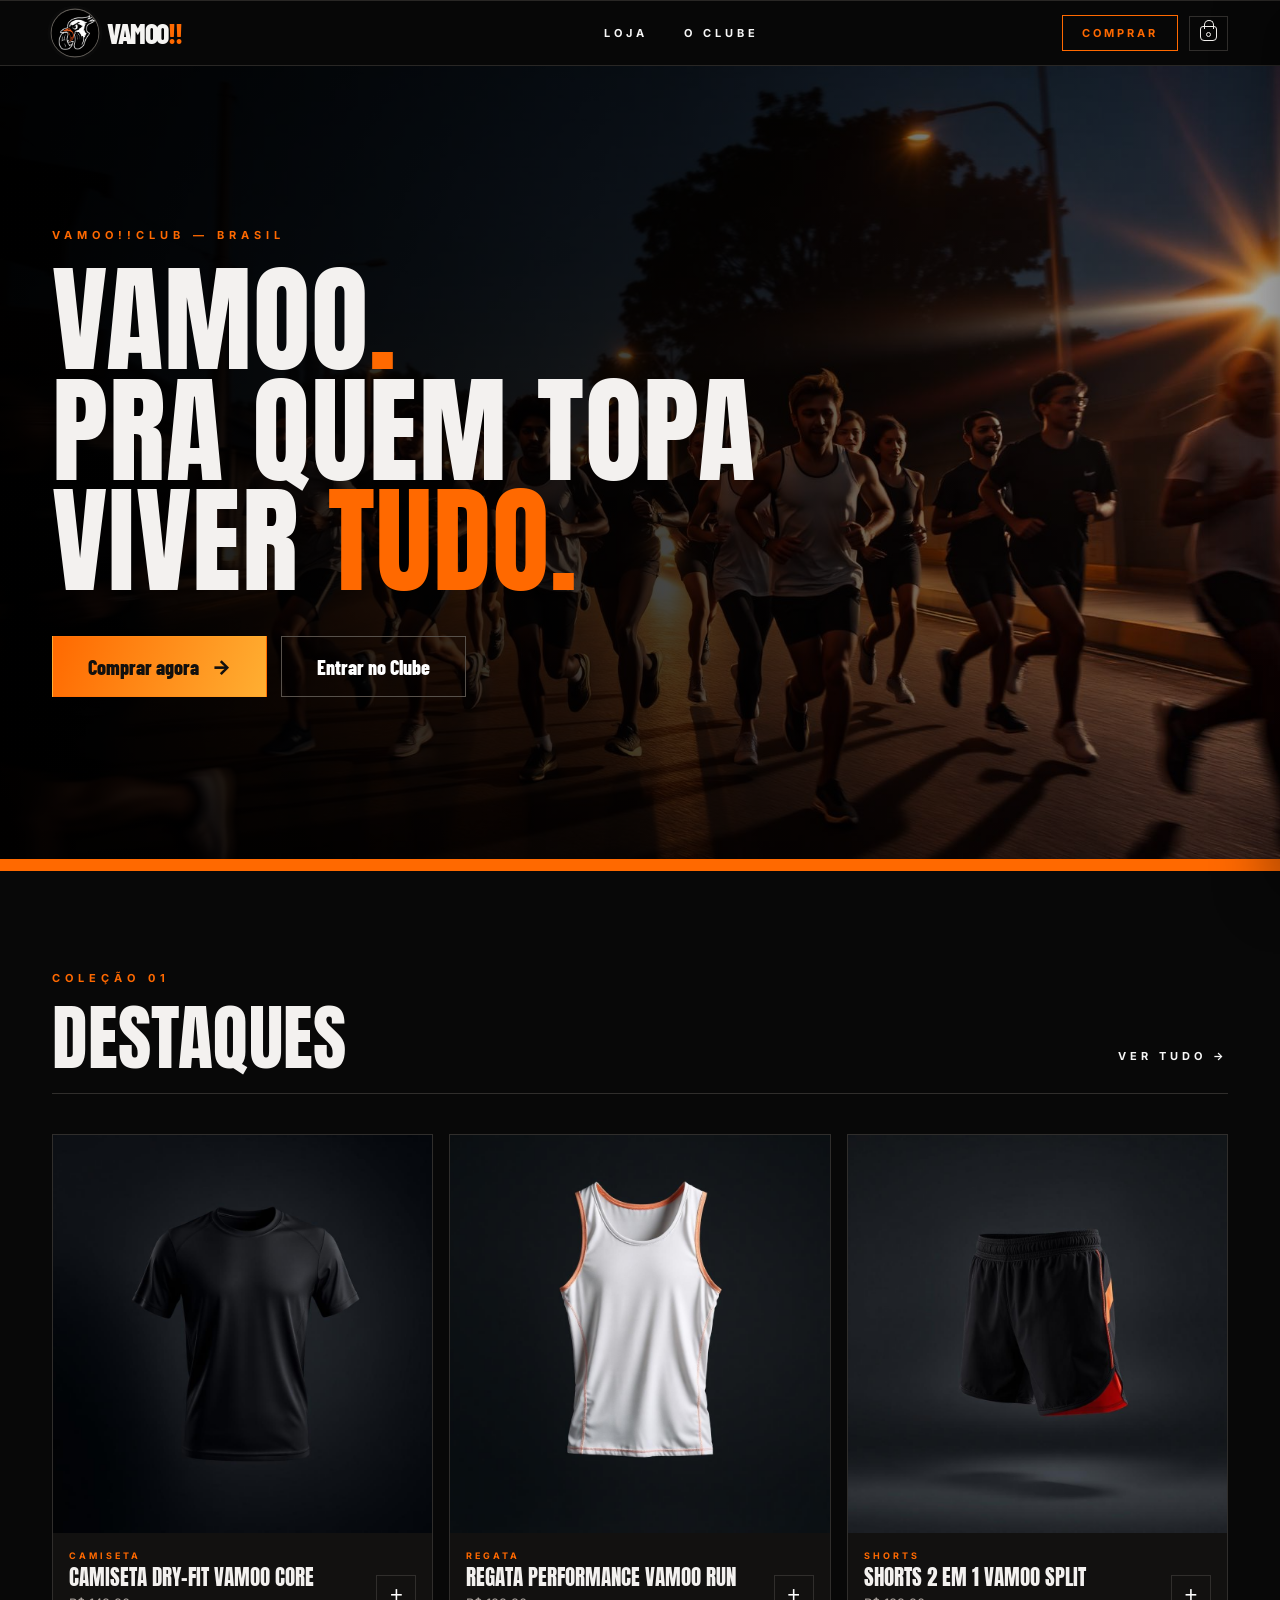
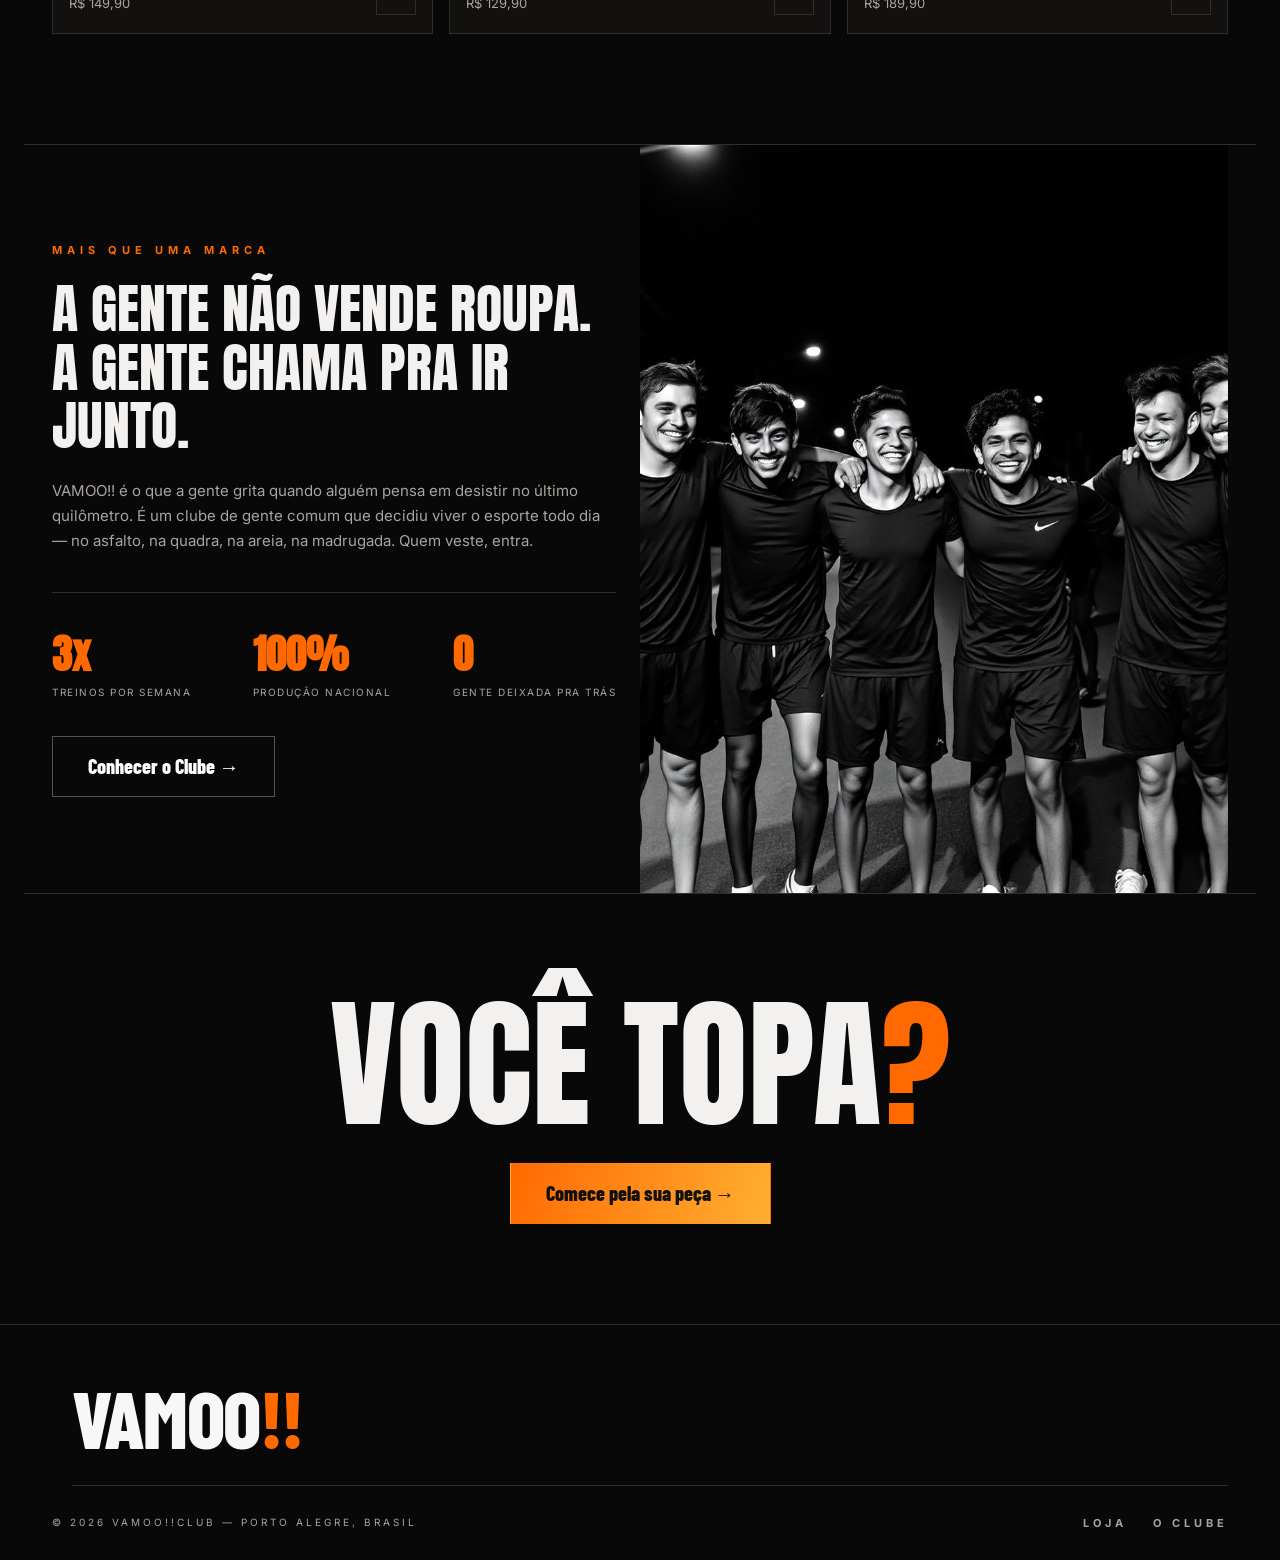
==== index.html @ 52fab4db "Initial VAMOO store site" ====
<!doctype html>
<html lang="pt-BR">
<head>
  <meta charset="UTF-8" />
  <meta name="viewport" content="width=device-width, initial-scale=1.0" />
  <title>VAMOO!! — Pra quem topa viver tudo</title>
  <link rel="stylesheet" href="styles.css" />
</head>
<body>
  <header class="site-header"><a class="brand logo" href="index.html"><img src="assets/products/logo_vamo.webp" alt="" /><span class="logo-label">VAMOO<span>!!</span></span></a><nav><a href="loja.html">LOJA</a><a href="clube.html">O CLUBE</a></nav><div class="header-actions"><a class="buy-link" href="loja.html">COMPRAR</a><button class="bag-button" aria-label="Abrir sacola"><span class="bag-icon"></span><b class="cart-count">0</b></button></div></header>
  <main>
    <section class="hero"><div class="hero-copy"><p class="eyebrow">VAMOO!!CLUB — BRASIL</p><h1>VAMOO<span>.</span><br> PRA QUEM TOPA<br> VIVER <em>TUDO.</em></h1><div class="button-row"><a class="button solid" href="loja.html">Comprar agora <i>→</i></a><a class="button ghost" href="clube.html">Entrar no Clube</a></div></div></section>
    <section class="products-preview container"><div class="section-heading"><div><p class="eyebrow">COLEÇÃO 01</p><h2>DESTAQUES</h2></div><a href="loja.html">VER TUDO →</a></div><div class="product-grid featured-products"></div></section>
    <section class="club-teaser container"><div><p class="eyebrow">MAIS QUE UMA MARCA</p><h2>A GENTE NÃO VENDE ROUPA.<br>A GENTE CHAMA PRA IR<br>JUNTO.</h2><p>VAMOO!! é o que a gente grita quando alguém pensa em desistir no último quilômetro. É um clube de gente comum que decidiu viver o esporte todo dia — no asfalto, na quadra, na areia, na madrugada. Quem veste, entra.</p><div class="stats"><strong>3x<small>TREINOS POR SEMANA</small></strong><strong>100%<small>PRODUÇÃO NACIONAL</small></strong><strong>0<small>GENTE DEIXADA PRA TRÁS</small></strong></div><a class="button outline" href="clube.html">Conhecer o Clube →</a></div><div class="club-photo"></div></section>
    <section class="cta"><h2>VOCÊ TOPA<span>?</span></h2><a class="button solid" href="loja.html">Comece pela sua peça →</a></section>
  </main>
  <footer class="container"><a class="brand" href="index.html">VAMOO<span>!!</span></a><div>© 2026 VAMOO!!CLUB — PORTO ALEGRE, BRASIL</div><div><a href="loja.html">LOJA</a> <a href="clube.html">O CLUBE</a></div></footer>
  <div class="drawer-backdrop"></div><aside class="cart-drawer"><button class="close-drawer">×</button><h2>SUA SACOLA</h2><p class="cart-subtitle">Sua sacola está vazia.</p><div class="cart-items"></div><div class="cart-footer"><div class="subtotal"><span>SUBTOTAL</span><strong>R$ 0,00</strong></div><p>Frete e impostos calculados no checkout seguro.</p><button class="button solid checkout-button">Finalizar compra ↗</button></div></aside>
  <dialog class="pix-dialog"><button class="close-pix">×</button><div class="pix-content"><p class="eyebrow">PAGAMENTO SEGURO</p><h2>PAGUE COM PIX</h2><p>Escaneie o QR Code no aplicativo do seu banco.</p><img class="pix-qr" alt="QR Code PIX" /><button class="copy-pix">Copiar código PIX</button><small class="pix-status"></small></div></dialog>
  <script src="app.js"></script>
</body></html>
---- styles.css ----
@import url('https://fonts.googleapis.com/css2?family=Anton&family=Barlow+Condensed:wght@500;600;700;800&family=Inter:wght@400;500;600;700&display=swap');
:root{--orange:#ff6900;--paper:#f3f1ef;--black:#080808;--panel:#121110;--line:#302e2c;--muted:#aaa39e}*{box-sizing:border-box}html{scroll-behavior:smooth}body{margin:0;background:var(--black);color:var(--paper);font-family:Inter,Arial,sans-serif}.container{max-width:1232px;margin-inline:auto;padding-inline:28px}.site-header{height:66px;border-block:1px solid #292725;display:flex;align-items:center;justify-content:space-between;padding:0 max(28px,calc((100vw - 1232px)/2 + 28px));position:sticky;top:0;background:rgba(8,8,8,.95);backdrop-filter:blur(10px);z-index:10}.brand{font-family:'Barlow Condensed',sans-serif;font-size:27px;font-weight:800;text-decoration:none;color:#f7f7f7;letter-spacing:-1.5px;white-space:nowrap}.brand span{color:var(--orange)}.brand-mark{font-family:Anton;font-size:20px;border:1px solid #fff;border-radius:50%;padding:1px 5px;margin-right:4px;color:#fff!important}nav{display:flex;gap:36px;margin-left:120px}nav a,footer a,.section-heading>a{font-size:11px;letter-spacing:4px;font-weight:700;color:#f7f7f7;text-decoration:none}nav a.active,nav a:hover{color:var(--orange)}.header-actions{display:flex;gap:11px;align-items:center}.buy-link{border:1px solid var(--orange);padding:10px 19px;color:var(--orange);font-size:11px;letter-spacing:3px;font-weight:700;text-decoration:none}.bag-button{width:39px;height:35px;background:transparent;border:1px solid var(--line);color:#fff;position:relative;cursor:pointer}.bag-icon{display:block;width:14px;height:13px;border:1.6px solid #ddd;border-radius:2px;margin:auto;position:relative}.bag-icon:before{content:'';position:absolute;left:3px;top:-6px;width:6px;height:6px;border:1.5px solid #ddd;border-bottom:0;border-radius:5px 5px 0 0}.cart-count{position:absolute;background:var(--orange);color:#111;right:-8px;top:-12px;min-width:18px;padding:2px;font-size:11px}.cart-count[hidden]{display:none}.hero{min-height:805px;background:linear-gradient(90deg,rgba(0,0,0,.91) 0%,rgba(0,0,0,.68) 55%,rgba(0,0,0,.35)),radial-gradient(circle at 88% 25%,#74320c 0,transparent 20%),linear-gradient(120deg,#06101a,#111 47%,#4a1d0a);border-bottom:12px solid var(--orange);display:flex;align-items:center}.hero-copy{width:min(1232px,100%);margin:auto;padding:90px 28px}.eyebrow{color:var(--orange);font-size:11px;letter-spacing:5px;font-weight:700;margin:0 0 22px}.hero h1,h1,h2,h3{font-family:Anton,'Arial Narrow',sans-serif;font-weight:400;margin:0}.hero h1{font-size:clamp(67px,9.2vw,138px);line-height:.94;letter-spacing:1px}.hero h1 span,h1 span,h2 span,em{font-style:normal;color:var(--orange)}.button-row{display:flex;gap:14px;margin-top:40px}.button{display:inline-flex;align-items:center;justify-content:center;gap:13px;min-height:61px;padding:15px 35px;font-family:'Barlow Condensed';font-size:20px;font-weight:800;text-decoration:none;border:1px solid transparent;cursor:pointer}.button i{font-family:Inter;font-style:normal}.solid{background:linear-gradient(110deg,#ff6900,#ffaf32);color:#12100e}.ghost,.outline{border-color:#57514b;color:#fff;background:transparent}.products-preview{padding-top:100px;padding-bottom:110px}.section-heading{display:flex;justify-content:space-between;align-items:end;border-bottom:1px solid var(--line);padding-bottom:25px;margin-bottom:40px}.section-heading h2{font-size:72px;line-height:.85}.section-heading>a{padding-bottom:5px}.product-grid{display:grid;grid-template-columns:repeat(3,1fr);gap:16px}.product-card{border:1px solid var(--line);background:var(--panel);position:relative}.product-card:hover{border-color:var(--orange)}.product-image{height:398px;background:radial-gradient(ellipse at 50% 47%,#27303a,#12171e 48%,#0a0d12 100%);display:flex;align-items:center;justify-content:center;overflow:hidden}.product-image>span,.club-photo span,.club-banner span{color:#7d7a78;font-size:10px;text-align:center;line-height:1.7;letter-spacing:2px}.product-image img{width:100%;height:100%;object-fit:cover}.product-info{padding:17px 16px 18px;position:relative;min-height:100px}.product-info .eyebrow{font-size:9px;margin-bottom:6px;letter-spacing:3px}.product-info h3,.cart-item h3{font-size:21px;line-height:1}.product-info>p:last-of-type{color:var(--muted);font-size:13px;margin:7px 0 0}.add-product{position:absolute;right:16px;bottom:18px;width:40px;height:40px;border:1px solid var(--line);background:transparent;color:#fff;font-size:22px;cursor:pointer}.club-teaser{display:grid;grid-template-columns:1fr 1fr;border-top:1px solid var(--line);border-bottom:1px solid var(--line);padding-block:0}.club-teaser>div:first-child{padding:98px 24px 96px 0}.club-teaser h2,.club-intro h1{font-size:54px;line-height:1.08}.club-teaser>div:first-child>p:not(.eyebrow),.club-intro>p,.club-call p{max-width:600px;line-height:1.65;color:var(--muted);font-size:15px;margin:25px 0 39px}.stats{border-top:1px solid var(--line);display:flex;justify-content:space-between;padding:31px 0 38px}.stats strong{font-family:Anton;color:var(--orange);font-size:40px}.stats small{font:10px Inter;display:block;color:var(--muted);letter-spacing:1.5px;margin-top:2px}.club-photo{min-height:630px;background:linear-gradient(110deg,#030303,#151515 45%,#050505);display:flex;align-items:center;justify-content:center}.cta{text-align:center;padding:100px 25px;border-bottom:1px solid var(--line)}.cta h2{font-size:clamp(76px,11vw,152px);line-height:1;margin-bottom:28px}footer{min-height:235px;padding-block:52px 30px;display:flex;flex-wrap:wrap;align-content:space-between;justify-content:space-between;color:var(--muted);font-size:10px;letter-spacing:3px}footer .brand{width:100%;font-size:80px;line-height:1;border-bottom:1px solid var(--line);padding-bottom:28px}footer a{color:var(--muted);margin-left:20px}
.shop-page{padding-top:62px;min-height:80vh}.shop-page h1{font-size:112px;line-height:.9}.shop-intro{max-width:570px;color:var(--muted);font-size:15px;line-height:1.65;margin:22px 0 32px}.shop-page hr{border:0;border-top:1px solid var(--line);margin:0 0 40px}.all-products{padding-bottom:90px}.club-intro{padding-top:65px;padding-bottom:65px;min-height:580px}.club-intro h1{font-size:clamp(50px,7vw,98px)}.club-intro>p{max-width:680px}.club-banner{height:320px;display:flex;align-items:center;justify-content:center;background:linear-gradient(90deg,#0e0e0e,#242424,#080808)}.rituals{padding-top:75px;padding-bottom:64px}.rituals h2{font-size:53px;margin-bottom:36px}.ritual-grid{display:grid;grid-template-columns:repeat(3,1fr);gap:16px}.ritual-grid article{border:1px solid var(--line);background:var(--panel);padding:32px;min-height:192px}.ritual-grid .eyebrow{margin-bottom:18px}.ritual-grid h3{font-size:29px}.ritual-grid article>p:last-child{color:var(--muted);font-size:13px;line-height:1.6}.club-call{border:1px solid var(--orange);padding:60px 64px;margin-bottom:70px}.club-call h2{font-size:74px}.club-call p{margin-bottom:30px}
.drawer-backdrop{position:fixed;inset:0;background:rgba(0,0,0,.62);z-index:20;opacity:0;visibility:hidden;transition:.25s}.drawer-backdrop.open{opacity:1;visibility:visible}.cart-drawer{position:fixed;right:0;top:0;z-index:21;width:min(520px,100vw);height:100dvh;padding:32px 40px;background:#151311;border-left:1px solid #4b4641;transform:translateX(101%);transition:.3s;display:flex;flex-direction:column}.cart-drawer.open{transform:none}.close-drawer,.close-pix{position:absolute;right:16px;top:14px;border:1px solid var(--orange);background:transparent;color:#ddd;width:24px;height:24px;font-size:21px;line-height:15px;cursor:pointer}.cart-drawer h2,.pix-content h2{font-size:37px}.cart-subtitle{color:var(--muted);font-size:13px;margin-top:5px}.cart-items{margin:18px 0;overflow:auto}.cart-item{display:grid;grid-template-columns:80px 1fr 22px;gap:16px;border:1px solid var(--line);padding:12px;margin-bottom:12px}.cart-thumb{width:80px;height:80px;background:#1d2228}.cart-thumb img{width:100%;height:100%;object-fit:cover}.cart-item h3{font-size:19px}.cart-item p{font-size:14px;font-weight:700}.remove-item{background:none;border:0;color:#aaa;font-size:20px;cursor:pointer}.quantity{display:flex;border:1px solid var(--line);width:90px;justify-content:space-between}.quantity button{background:none;border:0;color:#fff;font-size:16px;cursor:pointer}.quantity span{font-size:12px;padding:4px}.cart-footer{margin-top:auto;border-top:1px solid var(--line);padding-top:24px}.subtotal{display:flex;justify-content:space-between;align-items:center}.subtotal span{font-size:10px;letter-spacing:4px;color:var(--muted)}.subtotal strong{font-family:Anton;font-size:30px}.cart-footer p{font-size:11px;color:var(--muted);margin:20px 0}.checkout-button{width:100%;border:0}.checkout-button:disabled{opacity:.45;cursor:not-allowed}.pix-dialog{width:min(430px,calc(100vw - 32px));background:#151311;color:#fff;border:1px solid var(--orange);padding:45px 32px 32px;text-align:center}.pix-dialog::backdrop{background:rgba(0,0,0,.75)}.pix-content h2{margin-bottom:10px}.pix-content>p:not(.eyebrow){color:var(--muted);font-size:13px}.pix-qr{width:220px;height:220px;background:#fff;margin:20px auto;display:block}.copy-pix{display:block;margin:auto;background:transparent;border:1px solid var(--orange);color:var(--orange);padding:11px 16px;cursor:pointer;font:700 12px Inter}.pix-status{display:block;color:var(--muted);margin-top:15px;min-height:15px}
@media(max-width:700px){.site-header{padding:0 17px;height:60px}.brand{font-size:23px}.brand-mark{display:none}nav{gap:14px;margin-left:0}nav a{font-size:9px;letter-spacing:2px}.buy-link{display:none}.hero{min-height:680px}.hero-copy{padding:60px 22px}.hero h1{font-size:17vw}.button{min-height:52px;padding:13px 19px;font-size:18px}.products-preview{padding:65px 18px}.container{padding-inline:18px}.section-heading h2{font-size:53px}.product-grid{grid-template-columns:1fr;gap:13px}.product-image{height:min(100vw - 38px,390px)}.club-teaser{grid-template-columns:1fr}.club-teaser>div:first-child{padding:65px 0}.club-teaser h2{font-size:42px}.club-photo{min-height:290px}.stats{gap:12px}.stats strong{font-size:32px}.stats small{font-size:8px}.cta{padding-block:75px}.cta h2{font-size:22vw}.shop-page{padding-top:50px}.shop-page h1{font-size:88px}.club-intro{padding-top:55px;min-height:auto}.club-intro h1{font-size:15vw}.club-banner{height:210px}.rituals{padding-top:55px}.rituals h2{font-size:42px}.ritual-grid{grid-template-columns:1fr}.club-call{padding:38px 27px;margin-bottom:45px}.club-call h2{font-size:52px}footer{min-height:190px;padding-inline:18px;gap:15px}footer .brand{font-size:53px}.cart-drawer{padding:28px 25px}.cart-item{grid-template-columns:64px 1fr 18px;gap:10px}.cart-thumb{width:64px;height:64px}}

/* Fotos reais da coleção e identidade visual */
.logo{display:flex;width:auto;height:46px;align-items:center;gap:9px}.logo img{width:46px;height:46px;max-width:none;object-fit:cover;transform:scale(1.06);border:1px solid #5b5752;border-radius:50%;background:#000;box-shadow:0 0 0 3px #0a0a0a}.logo .logo-label{color:#f5f4f2;font-family:'Barlow Condensed',sans-serif;font-size:28px;font-weight:800;letter-spacing:-1.4px}.logo .logo-label span{color:var(--orange)}.hero{background:linear-gradient(90deg,rgba(0,0,0,.94) 0%,rgba(0,0,0,.72) 53%,rgba(0,0,0,.25)),url('assets/products/corredores.jpg') center/cover}.club-photo{background:url('assets/products/amigos.jpg') center/cover}.club-banner{background:url('assets/products/amigos.jpg') center 43%/cover}

.product-detail{min-height:calc(100vh - 66px);padding-top:42px;padding-bottom:220px}.back-link{color:var(--muted);font-size:11px;letter-spacing:4px;text-decoration:none}.product-detail-grid{display:grid;grid-template-columns:minmax(420px,1fr) 1fr;gap:40px;margin-top:38px}.detail-image{border:1px solid var(--line);background:#111820;aspect-ratio:1/1;max-height:600px}.detail-image img{width:100%;height:100%;object-fit:cover}.detail-copy{padding-top:17px}.detail-copy h1{font-size:clamp(45px,4.7vw,73px);line-height:.93;max-width:630px}.detail-price{display:block;font:400 34px Anton;margin:24px 0}.detail-description{max-width:590px;color:var(--muted);font-size:14px;line-height:1.8;margin:0 0 35px}.size-wrap>span{display:block;color:var(--muted);font-size:10px;letter-spacing:4px;margin-bottom:12px}.sizes{display:flex;gap:8px;margin-bottom:31px}.sizes button{width:57px;height:47px;border:1px solid var(--line);background:transparent;color:#fff;cursor:pointer}.sizes button.selected{background:var(--orange);border-color:var(--orange);color:#111}.detail-add{width:100%;border:0;font-size:26px}.product-benefits{border-top:1px solid var(--line);padding:22px 0 0;margin:31px 0 0;list-style:none;color:var(--muted);font-size:13px;line-height:2.5}.product-benefits li::first-letter{color:var(--orange)}
@media(max-width:850px){.product-detail{padding-bottom:90px}.product-detail-grid{grid-template-columns:1fr;gap:25px}.detail-image{max-width:680px}.detail-copy{padding-top:0;max-width:680px}.detail-description{font-size:15px}.product-detail footer{margin-top:0}}
@media(max-width:500px){.product-detail{padding-top:28px;padding-bottom:65px}.product-detail-grid{margin-top:25px;gap:22px}.detail-copy h1{font-size:48px}.detail-price{font-size:30px;margin:18px 0}.detail-description{line-height:1.65;margin-bottom:28px}.detail-add{font-size:22px}.product-benefits{font-size:12px}.sizes button{width:53px;height:45px}}

/* Interações da vitrine */
.product-card{transition:border-color .24s ease}.product-image img{transition:transform .42s cubic-bezier(.2,.75,.25,1)}.add-product{transition:background .18s ease,color .18s ease,border-color .18s ease,box-shadow .18s ease,transform .18s ease}.product-card:hover,.product-card:focus-within{border-color:var(--orange)}.product-card:hover .product-image img,.product-card:focus-within .product-image img{transform:scale(1.055)}.add-product:hover,.add-product:focus-visible{border-color:var(--orange);background:var(--orange);color:#111;transform:scale(1.09);box-shadow:0 0 18px rgba(255,105,0,.3)}

/* Sacola */
.cart-drawer{padding:25px 38px 34px;background:#12110f;border-left-color:#49433e;box-shadow:-20px 0 50px rgba(0,0,0,.32)}.cart-drawer h2{font-size:40px;letter-spacing:-.5px}.cart-subtitle{margin:4px 0 18px;color:#98928d}.close-drawer{top:11px;right:14px;background:#201f1d}.cart-items{margin:0;min-height:120px;padding-top:0}.cart-item{grid-template-columns:78px minmax(0,1fr) 22px;gap:15px;padding:11px;border-color:#36322f;background:#151412;transition:border-color .18s}.cart-item:hover{border-color:#5a5149}.cart-thumb{width:78px;height:78px;background:#1a1d20}.cart-item-data{min-width:0;position:relative}.cart-item h3{font-size:20px;white-space:nowrap;overflow:hidden;text-overflow:ellipsis;padding-right:2px}.cart-item small{display:block;margin-top:4px;color:#aaa29c;font-size:9px;letter-spacing:2px}.cart-item p{font-size:16px;margin:8px 0 0;color:#f5f2ef}.remove-item{font-size:18px;align-self:start;padding:0;color:#9a958f;transition:color .18s}.remove-item:hover{color:var(--orange)}.quantity{height:23px;position:absolute;right:0;bottom:1px;width:88px;border-color:#47413c}.quantity button{width:25px;line-height:1}.quantity button:hover{color:var(--orange)}.quantity span{padding:3px 0}.cart-footer{padding-top:23px}.subtotal strong{font-size:31px}.cart-footer p{margin:19px 0 16px}.checkout-button{min-height:61px;font-size:24px}.checkout-button:not(:disabled):hover{filter:brightness(1.1);box-shadow:0 6px 20px rgba(255,105,0,.2)}
@media(max-width:500px){.cart-drawer{padding:24px 22px 28px}.cart-drawer h2{font-size:35px}.cart-item{grid-template-columns:72px minmax(0,1fr) 20px;gap:12px}.cart-thumb{width:72px;height:72px}.cart-item h3{font-size:18px}.cart-item p{font-size:15px}.checkout-button{font-size:22px}}

.remove-item{background:transparent;border:0;font-size:0}.remove-item svg{display:block;width:17px;height:17px;fill:none;stroke:currentColor;stroke-width:1.7;stroke-linecap:round;stroke-linejoin:round}

/* Ícone da sacola no cabeçalho */
.bag-button{display:grid;place-items:center;transition:border-color .18s ease,background .18s ease}.bag-icon{width:17px;height:15px;border:1.6px solid #f1efec;border-radius:3px 3px 4px 4px;position:relative;transition:border-color .18s ease,transform .18s ease}.bag-icon:before{left:3px;top:-7px;width:8px;height:8px;border:1.6px solid #f1efec;border-bottom:0;border-radius:8px 8px 0 0;transition:border-color .18s ease}.bag-icon:after{content:'';position:absolute;width:3px;height:3px;border:1px solid #f1efec;border-radius:50%;left:5px;top:5px}.bag-button:hover{border-color:var(--orange);background:#17110c}.bag-button:hover .bag-icon{border-color:var(--orange);transform:translateY(-1px)}.bag-button:hover .bag-icon:before,.bag-button:hover .bag-icon:after{border-color:var(--orange)}
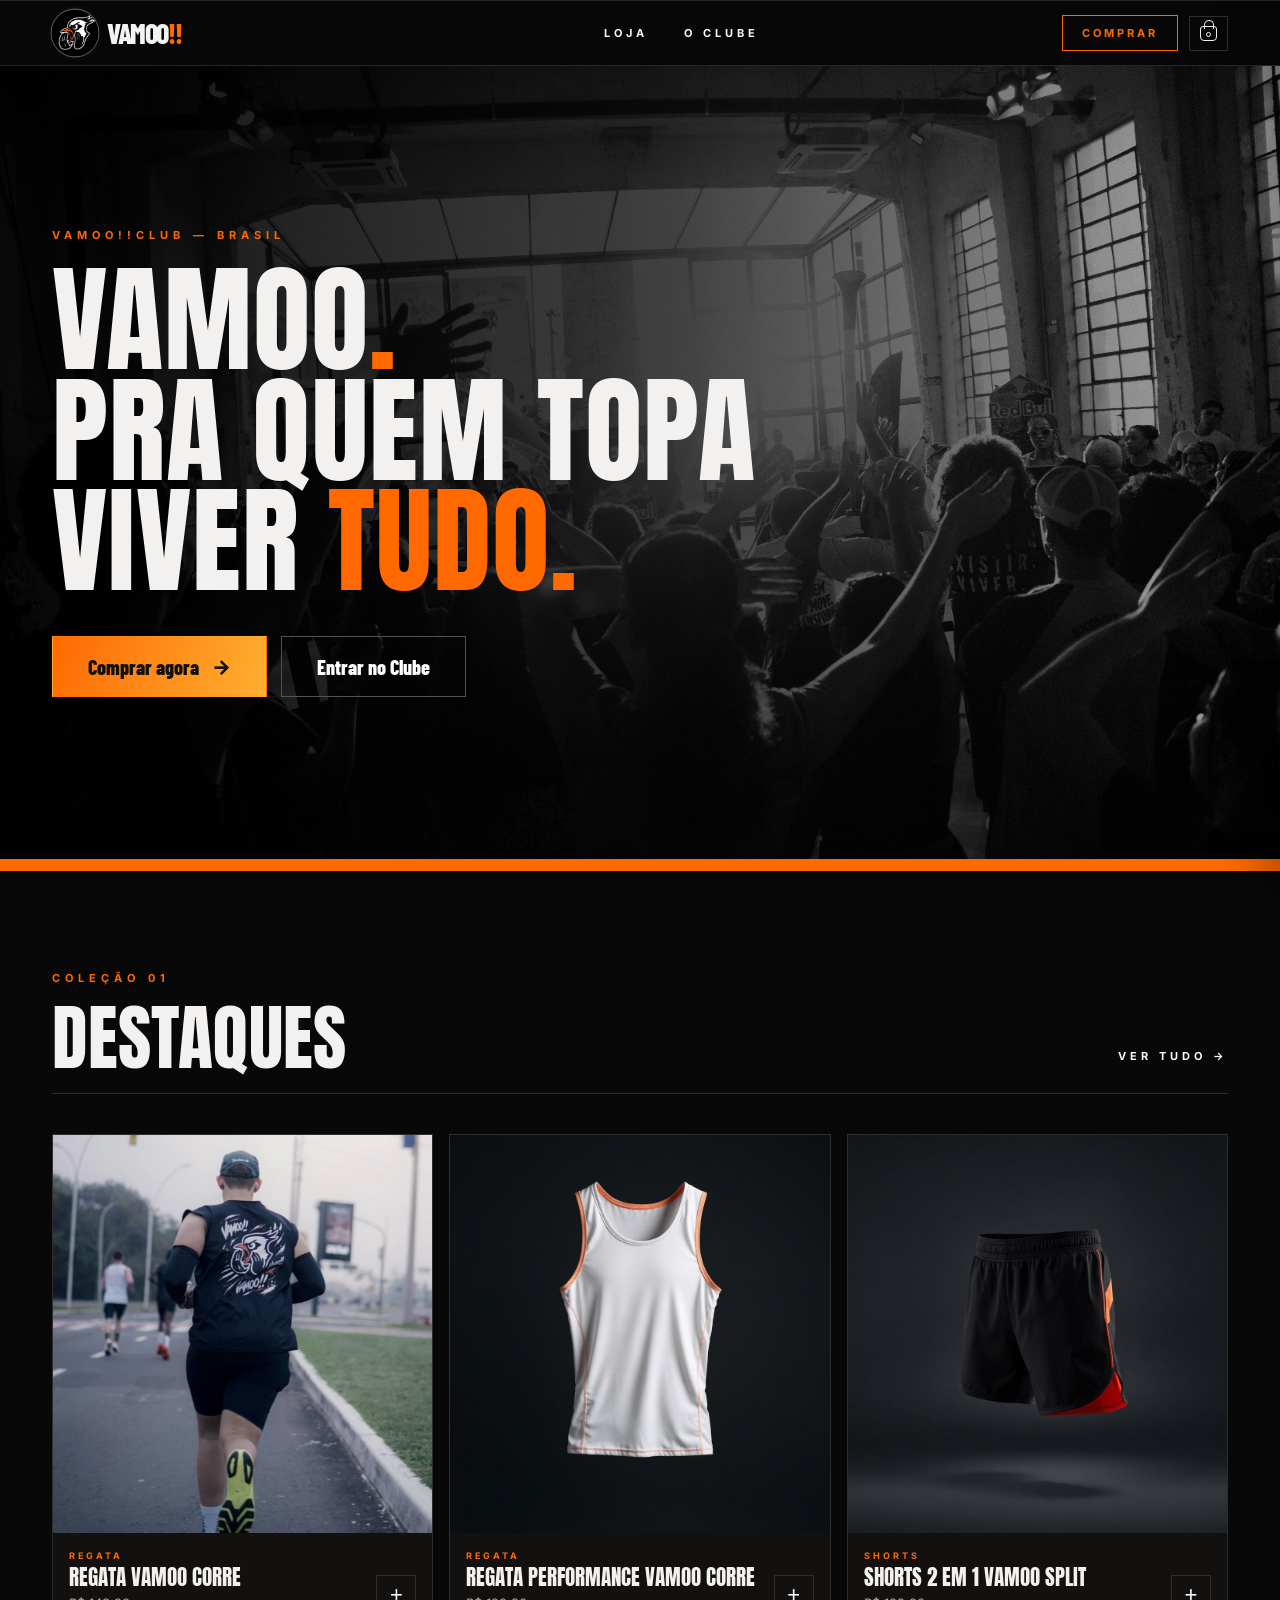
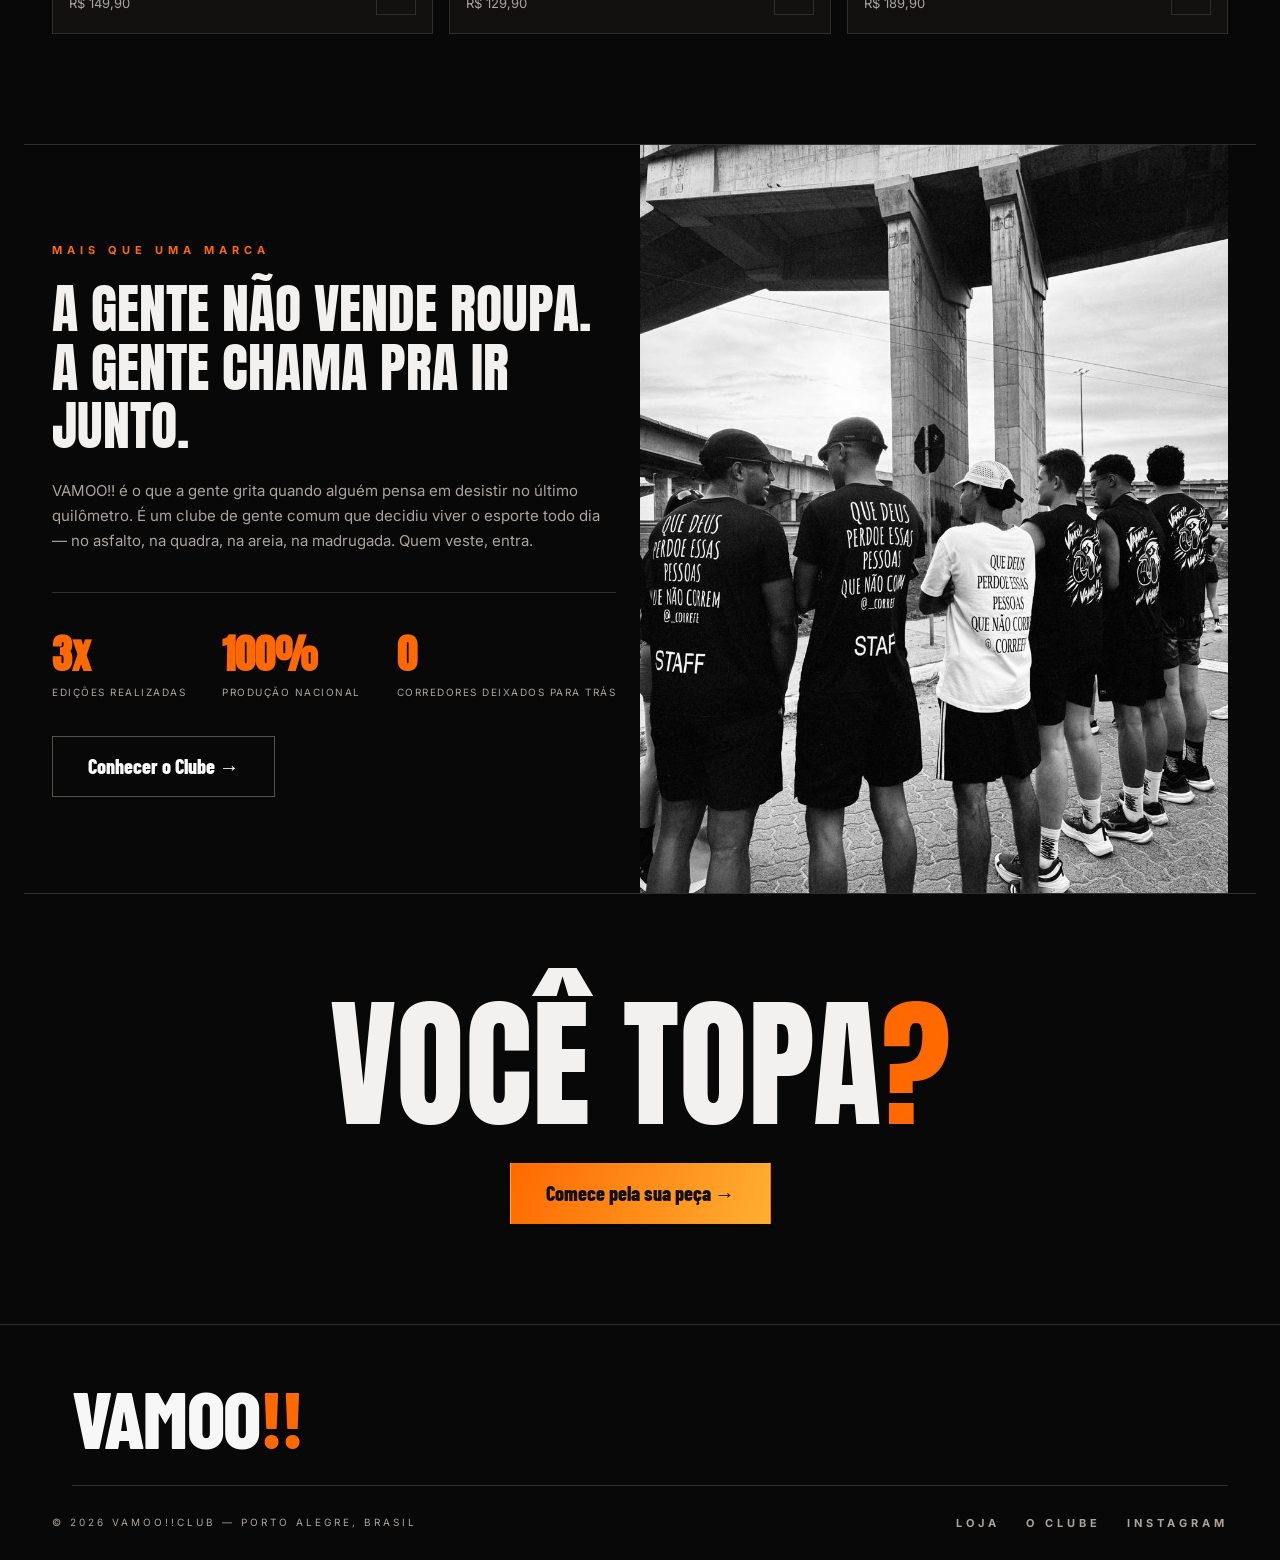
==== commit 12d60ff0: "Atualiza conteúdo e responsividade mobile" ====
--- a/index.html
+++ b/index.html
@@ -4,17 +4,17 @@
   <meta charset="UTF-8" />
   <meta name="viewport" content="width=device-width, initial-scale=1.0" />
   <title>VAMOO!! — Pra quem topa viver tudo</title>
-  <link rel="stylesheet" href="styles.css" />
+    <link rel="stylesheet" href="styles.css?v=2" />
 </head>
 <body>
   <header class="site-header"><a class="brand logo" href="index.html"><img src="assets/products/logo_vamo.webp" alt="" /><span class="logo-label">VAMOO<span>!!</span></span></a><nav><a href="loja.html">LOJA</a><a href="clube.html">O CLUBE</a></nav><div class="header-actions"><a class="buy-link" href="loja.html">COMPRAR</a><button class="bag-button" aria-label="Abrir sacola"><span class="bag-icon"></span><b class="cart-count">0</b></button></div></header>
   <main>
     <section class="hero"><div class="hero-copy"><p class="eyebrow">VAMOO!!CLUB — BRASIL</p><h1>VAMOO<span>.</span><br> PRA QUEM TOPA<br> VIVER <em>TUDO.</em></h1><div class="button-row"><a class="button solid" href="loja.html">Comprar agora <i>→</i></a><a class="button ghost" href="clube.html">Entrar no Clube</a></div></div></section>
     <section class="products-preview container"><div class="section-heading"><div><p class="eyebrow">COLEÇÃO 01</p><h2>DESTAQUES</h2></div><a href="loja.html">VER TUDO →</a></div><div class="product-grid featured-products"></div></section>
-    <section class="club-teaser container"><div><p class="eyebrow">MAIS QUE UMA MARCA</p><h2>A GENTE NÃO VENDE ROUPA.<br>A GENTE CHAMA PRA IR<br>JUNTO.</h2><p>VAMOO!! é o que a gente grita quando alguém pensa em desistir no último quilômetro. É um clube de gente comum que decidiu viver o esporte todo dia — no asfalto, na quadra, na areia, na madrugada. Quem veste, entra.</p><div class="stats"><strong>3x<small>TREINOS POR SEMANA</small></strong><strong>100%<small>PRODUÇÃO NACIONAL</small></strong><strong>0<small>GENTE DEIXADA PRA TRÁS</small></strong></div><a class="button outline" href="clube.html">Conhecer o Clube →</a></div><div class="club-photo"></div></section>
+    <section class="club-teaser container"><div><p class="eyebrow">MAIS QUE UMA MARCA</p><h2>A GENTE NÃO VENDE ROUPA.<br>A GENTE CHAMA PRA IR<br>JUNTO.</h2><p>VAMOO!! é o que a gente grita quando alguém pensa em desistir no último quilômetro. É um clube de gente comum que decidiu viver o esporte todo dia — no asfalto, na quadra, na areia, na madrugada. Quem veste, entra.</p><div class="stats"><strong>3x<small>EDIÇÕES REALIZADAS</small></strong><strong>100%<small>PRODUÇÃO NACIONAL</small></strong><strong>0<small>CORREDORES DEIXADOS PARA TRÁS</small></strong></div><a class="button outline" href="clube.html">Conhecer o Clube →</a></div><div class="club-photo"></div></section>
     <section class="cta"><h2>VOCÊ TOPA<span>?</span></h2><a class="button solid" href="loja.html">Comece pela sua peça →</a></section>
   </main>
-  <footer class="container"><a class="brand" href="index.html">VAMOO<span>!!</span></a><div>© 2026 VAMOO!!CLUB — PORTO ALEGRE, BRASIL</div><div><a href="loja.html">LOJA</a> <a href="clube.html">O CLUBE</a></div></footer>
+  <footer class="container"><a class="brand" href="index.html">VAMOO<span>!!</span></a><div>© 2026 VAMOO!!CLUB — PORTO ALEGRE, BRASIL</div><div><a href="loja.html">LOJA</a> <a href="clube.html">O CLUBE</a> <a href="https://www.instagram.com/vamoo.club?igsh=MXBidmhjaHc1YjRwdg==" target="_blank" rel="noopener noreferrer">INSTAGRAM</a></div></footer>
   <div class="drawer-backdrop"></div><aside class="cart-drawer"><button class="close-drawer">×</button><h2>SUA SACOLA</h2><p class="cart-subtitle">Sua sacola está vazia.</p><div class="cart-items"></div><div class="cart-footer"><div class="subtotal"><span>SUBTOTAL</span><strong>R$ 0,00</strong></div><p>Frete e impostos calculados no checkout seguro.</p><button class="button solid checkout-button">Finalizar compra ↗</button></div></aside>
   <dialog class="pix-dialog"><button class="close-pix">×</button><div class="pix-content"><p class="eyebrow">PAGAMENTO SEGURO</p><h2>PAGUE COM PIX</h2><p>Escaneie o QR Code no aplicativo do seu banco.</p><img class="pix-qr" alt="QR Code PIX" /><button class="copy-pix">Copiar código PIX</button><small class="pix-status"></small></div></dialog>
   <script src="app.js"></script>
--- a/styles.css
+++ b/styles.css
@@ -18,6 +18,62 @@
 .cart-drawer{padding:25px 38px 34px;background:#12110f;border-left-color:#49433e;box-shadow:-20px 0 50px rgba(0,0,0,.32)}.cart-drawer h2{font-size:40px;letter-spacing:-.5px}.cart-subtitle{margin:4px 0 18px;color:#98928d}.close-drawer{top:11px;right:14px;background:#201f1d}.cart-items{margin:0;min-height:120px;padding-top:0}.cart-item{grid-template-columns:78px minmax(0,1fr) 22px;gap:15px;padding:11px;border-color:#36322f;background:#151412;transition:border-color .18s}.cart-item:hover{border-color:#5a5149}.cart-thumb{width:78px;height:78px;background:#1a1d20}.cart-item-data{min-width:0;position:relative}.cart-item h3{font-size:20px;white-space:nowrap;overflow:hidden;text-overflow:ellipsis;padding-right:2px}.cart-item small{display:block;margin-top:4px;color:#aaa29c;font-size:9px;letter-spacing:2px}.cart-item p{font-size:16px;margin:8px 0 0;color:#f5f2ef}.remove-item{font-size:18px;align-self:start;padding:0;color:#9a958f;transition:color .18s}.remove-item:hover{color:var(--orange)}.quantity{height:23px;position:absolute;right:0;bottom:1px;width:88px;border-color:#47413c}.quantity button{width:25px;line-height:1}.quantity button:hover{color:var(--orange)}.quantity span{padding:3px 0}.cart-footer{padding-top:23px}.subtotal strong{font-size:31px}.cart-footer p{margin:19px 0 16px}.checkout-button{min-height:61px;font-size:24px}.checkout-button:not(:disabled):hover{filter:brightness(1.1);box-shadow:0 6px 20px rgba(255,105,0,.2)}
 @media(max-width:500px){.cart-drawer{padding:24px 22px 28px}.cart-drawer h2{font-size:35px}.cart-item{grid-template-columns:72px minmax(0,1fr) 20px;gap:12px}.cart-thumb{width:72px;height:72px}.cart-item h3{font-size:18px}.cart-item p{font-size:15px}.checkout-button{font-size:22px}}
 
+/* Ajustes responsivos para navegação, vitrine e áreas de toque */
+@media(max-width:700px){
+  .site-header{gap:10px}
+  .site-header nav{flex:1;justify-content:center;min-width:0}
+  .header-actions{flex:0 0 auto}
+  .bag-button{width:42px;height:38px}
+  .product-info{min-height:112px;padding:17px 74px 18px 16px}
+  .product-info h3{font-size:20px;line-height:1.08;overflow-wrap:anywhere}
+  .add-product{right:16px;bottom:16px;width:48px;height:48px;display:grid;place-items:center;padding:0;font-size:28px;line-height:1;border-color:#5a5550}
+  .stats{display:grid;grid-template-columns:repeat(3,minmax(0,1fr));gap:18px}
+  .stats strong{min-width:0}
+  .stats small{line-height:1.4;overflow-wrap:anywhere}
+  footer>div:last-child{display:flex;flex-wrap:wrap;gap:12px 18px}
+  footer a{margin-left:0}
+}
+
+@media(max-width:430px){
+  .site-header{padding-inline:14px}
+  .logo{height:42px;gap:7px}
+  .logo img{width:40px;height:40px}
+  .logo .logo-label{font-size:23px}
+  nav{gap:10px}
+  nav a{font-size:8px;letter-spacing:1.5px}
+  .hero{min-height:620px}
+  .hero-copy{padding-inline:18px}
+  .button-row{flex-direction:column;align-items:stretch}
+  .button-row .button{width:100%}
+  .section-heading{align-items:flex-end;gap:18px}
+  .section-heading h2{font-size:45px}
+  .section-heading>a{letter-spacing:2px;text-align:right}
+  .shop-page h1{font-size:22vw}
+  .stats{grid-template-columns:1fr;gap:0;padding-block:18px}
+  .stats strong{display:grid;grid-template-columns:72px 1fr;align-items:center;padding:12px 0;border-bottom:1px solid var(--line)}
+  .stats strong:last-child{border-bottom:0}
+  .stats small{margin-top:0;font-size:9px}
+  footer{flex-direction:column;align-items:flex-start;justify-content:flex-start}
+  footer .brand{font-size:48px}
+  footer>div{line-height:1.7}
+  .club-call{padding-inline:22px}
+  .club-call h2{font-size:45px}
+  .pix-dialog{padding-inline:20px}
+  .pix-qr{width:min(220px,100%);height:auto;aspect-ratio:1}
+}
+
+@media(max-width:350px){
+  .logo .logo-label{display:none}
+  .site-header nav{justify-content:flex-start}
+  .container{padding-inline:14px}
+  .products-preview{padding-inline:14px}
+  .product-image{height:calc(100vw - 30px)}
+  .cart-drawer{padding-inline:14px}
+  .cart-item{grid-template-columns:58px minmax(0,1fr) 18px;gap:9px;padding:9px}
+  .cart-thumb{width:58px;height:58px}
+  .quantity{position:static;margin-top:8px}
+}
+
 .remove-item{background:transparent;border:0;font-size:0}.remove-item svg{display:block;width:17px;height:17px;fill:none;stroke:currentColor;stroke-width:1.7;stroke-linecap:round;stroke-linejoin:round}
 
 /* Ícone da sacola no cabeçalho */
